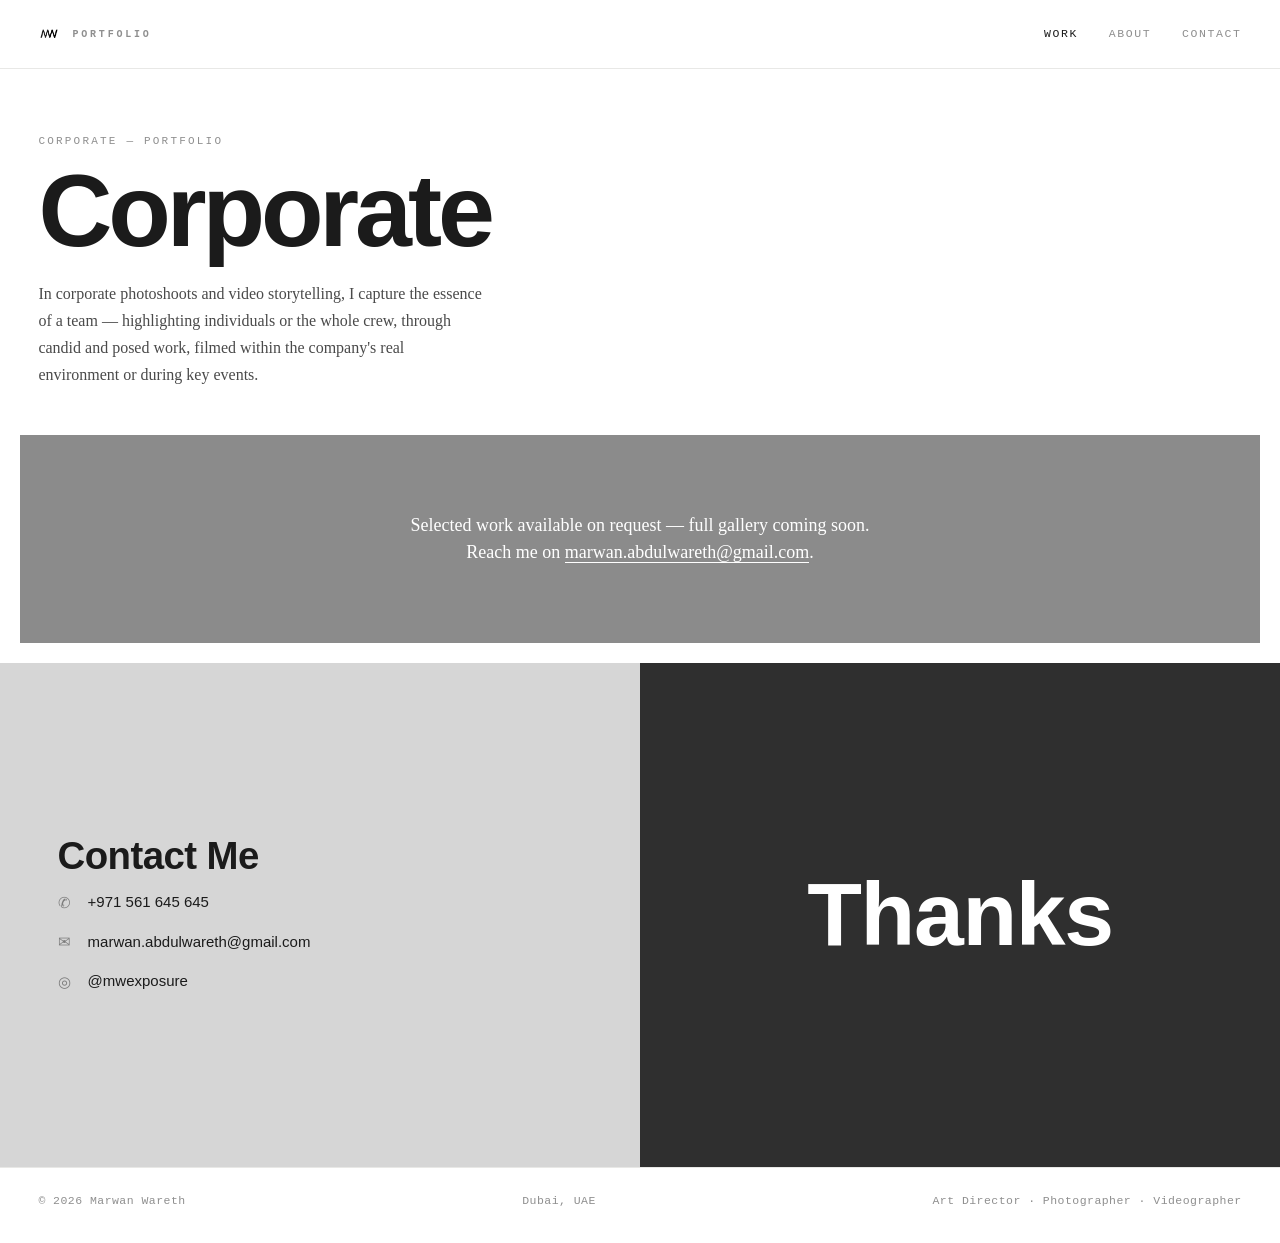
==== corporate.html @ 72a59014 "Rebuild as "The Minimalist" — grey/white split-panel (matches real PDF) Full redesign to Marwan's ac" ====
<!DOCTYPE html>
<html lang="en"><head>
<meta charset="UTF-8" /><meta name="viewport" content="width=device-width, initial-scale=1.0" />
<meta name="theme-color" content="#ffffff" />
<title>Corporate Photography &amp; Video in Dubai — Marwan Wareth</title>
<meta name="description" content="In corporate photoshoots and video storytelling, I capture the essence of a team — highlighting individuals or the whole crew, through candid and pose" />
<meta name="keywords" content="corporate photographer Dubai, corporate video Dubai" />
<meta name="author" content="Marwan Wareth" />
<meta name="robots" content="index, follow, max-image-preview:large" />
<meta name="geo.region" content="AE-DU" /><meta name="geo.placename" content="Dubai" />
<link rel="canonical" href="https://marwanwareth.com/corporate.html" />
<meta property="og:type" content="website" /><meta property="og:site_name" content="Marwan Wareth" />
<meta property="og:title" content="Corporate Photography &amp; Video in Dubai — Marwan Wareth" /><meta property="og:description" content="In corporate photoshoots and video storytelling, I capture the essence of a team — highlighting individuals or the whole crew, through candid and pose" />
<meta property="og:image" content="https://marwanwareth.com/img/og.jpg" /><meta name="twitter:card" content="summary_large_image" />
<link rel="stylesheet" href="assets/style.css" />
<link rel="icon" href="data:image/svg+xml,%3Csvg xmlns='http://www.w3.org/2000/svg' viewBox='0 0 100 100'%3E%3Crect width='100' height='100' fill='%23fff'/%3E%3Ctext x='50' y='70' font-family='Helvetica,Arial' font-size='52' font-weight='700' fill='%231b1b1b' text-anchor='middle'%3EM%3C/text%3E%3C/svg%3E" />
</head><body>
<div class="site" id="site">
  <header id="hdr"><div class="nav">
    <a class="brand" href="index.html"><img src="img/logo-dark.png" alt="Marwan Wareth" /><span class="pf">Portfolio</span></a>
    <nav class="links"><a href="index.html" class="act">Work</a><a href="index.html#about">About</a><a href="index.html#contact">Contact</a></nav>
  </div></header>
  <section class="phead"><div class="wrap">
    <div class="plbl reveal">Corporate — Portfolio</div>
    <h1 class="reveal">Corporate</h1>
    <p class="reveal">In corporate photoshoots and video storytelling, I capture the essence of a team — highlighting individuals or the whole crew, through candid and posed work, filmed within the company's real environment or during key events.</p>
  </div></section><section class="section"><div class="emptynote reveal">Selected work available on request — full gallery coming soon.<br>Reach me on <a href="mailto:marwan.abdulwareth@gmail.com" style="border-bottom:1px solid #fff">marwan.abdulwareth@gmail.com</a>.</div></section>
  <section id="contact" class="contactblk reveal">
    <div class="cm">
      <h2>Contact Me</h2>
      <div class="row"><span class="ic">✆</span><a href="tel:+971561645645">+971 561 645 645</a></div>
      <div class="row"><span class="ic">✉</span><a href="mailto:marwan.abdulwareth@gmail.com">marwan.abdulwareth@gmail.com</a></div>
      <div class="row"><span class="ic">◎</span><a href="https://instagram.com/mwexposure" target="_blank" rel="noopener">@mwexposure</a></div>
    </div>
    <div class="th"><h2>Thanks</h2></div>
  </section>
  <footer><div class="wrap frow">
    <span>© 2026 Marwan Wareth</span><span>Dubai, UAE</span><span>Art Director · Photographer · Videographer</span>
  </div></footer>
  </div>
  <div class="lb" id="lb"><span class="x">✕ CLOSE (ESC)</span><img alt="" /></div>
  
  <script src="assets/app.js"></script>
</body></html>
---- assets/style.css ----
*{box-sizing:border-box}
html{scroll-behavior:smooth}
body{margin:0}
.site{
  --bg:#ffffff;--grey:#8b8b8b;--grey2:#7d7d7d;--char:#2f2f2f;--soft:#d6d6d6;
  --ink:#1b1b1b;--on:#ffffff;--line:#e8e8e6;--mut:#8f8f8f;
  --sans:"Helvetica Neue","Segoe UI",Roboto,Arial,sans-serif;
  --serif:Georgia,"Times New Roman",serif;
  --mono:ui-monospace,"SF Mono",Menlo,monospace;
  background:var(--bg);color:var(--ink);font-family:var(--sans);line-height:1.5;-webkit-font-smoothing:antialiased;overflow-x:hidden;
}
.site a{color:inherit;text-decoration:none}
.site img{max-width:100%;display:block}
.wrap{max-width:1440px;margin:0 auto;padding:0 clamp(16px,3vw,40px)}
h1,h2,h3{margin:0;font-weight:600;letter-spacing:-.015em;line-height:1.02}
.reveal{opacity:0;transform:translateY(20px);transition:opacity .7s cubic-bezier(.2,.7,.2,1),transform .7s cubic-bezier(.2,.7,.2,1)}
.reveal.in{opacity:1;transform:none}
@media(prefers-reduced-motion:reduce){.reveal{opacity:1;transform:none;transition:none}}

/* header */
.site header{position:sticky;top:0;z-index:50;background:rgba(255,255,255,.9);backdrop-filter:blur(10px);border-bottom:1px solid var(--line)}
.nav{display:flex;align-items:center;justify-content:space-between;height:68px;max-width:1440px;margin:0 auto;padding:0 clamp(16px,3vw,40px)}
.brand{display:flex;align-items:center;gap:12px;font-weight:600;letter-spacing:-.01em}
.brand img{height:22px;width:auto}
.brand .pf{font-family:var(--mono);font-size:10px;letter-spacing:.28em;color:var(--mut);text-transform:uppercase}
.nav .links{display:flex;gap:clamp(18px,2.4vw,34px);font-family:var(--mono);font-size:11.5px;letter-spacing:.14em;text-transform:uppercase}
.nav .links a{color:var(--mut);transition:color .2s}
.nav .links a:hover,.nav .links a.act{color:var(--ink)}
@media(max-width:640px){.nav .links a:not(.act){display:none}}

/* the split panel */
.section{padding:clamp(12px,1.6vw,26px)}
.panel{display:grid;grid-template-columns:.85fr 1.15fr;gap:clamp(12px,1.6vw,24px);align-items:stretch}
.hero .panel{min-height:clamp(420px,66vh,640px)}
.panel.rev{grid-template-columns:1.15fr .85fr}
.panel.rev .pside{order:2}
@media(max-width:860px){.panel,.panel.rev{grid-template-columns:1fr}.panel.rev .pside{order:0}}
.pside{background:var(--grey);color:var(--on);padding:clamp(30px,4.5vw,74px);display:flex;flex-direction:column;justify-content:center}
.pside .plbl{font-family:var(--mono);font-size:11px;letter-spacing:.2em;text-transform:uppercase;color:rgba(255,255,255,.7);margin-bottom:18px}
.pside h2{font-size:clamp(30px,4.4vw,60px);font-weight:600;line-height:1.0}
.pside p{font-family:var(--serif);font-size:15px;line-height:1.7;max-width:46ch;margin:20px 0 0;color:rgba(255,255,255,.92)}
.pside .more{margin-top:30px;font-family:var(--mono);font-size:11px;letter-spacing:.16em;text-transform:uppercase;color:#fff;display:inline-flex;gap:9px;align-items:center;width:max-content;border-bottom:1px solid rgba(255,255,255,.5);padding-bottom:5px;transition:gap .2s}
a:hover>.more,.more:hover{gap:15px}
.pimgs{display:grid;gap:clamp(8px,1vw,14px);align-content:stretch}
.pimgs.g1{grid-template-columns:1fr}
.pimgs.g2{grid-template-columns:1fr 1fr}
.pimgs.g4{grid-template-columns:1fr 1fr;grid-template-rows:1fr 1fr}
.pimgs.g3b{grid-template-columns:1fr 1fr}
.im{aspect-ratio:4/3;background-size:cover;background-position:center;background-color:var(--soft);transition:filter .4s}
.pimgs.g1 .im{aspect-ratio:16/11;height:100%}
.im.tall{grid-row:span 2}
a.imlink:hover .im{filter:brightness(.94)}
.im.ph{display:grid;place-items:center;color:#fff;font-family:var(--mono);font-size:11px;letter-spacing:.14em;text-transform:uppercase;background:var(--grey2)}

/* hero */
.hero .pside h1{font-size:clamp(40px,6vw,84px);font-weight:600;line-height:.98}
.hero .pside h1 span{display:block;color:rgba(255,255,255,.62)}
.hero .portrait{background:#000;background-size:cover;background-position:center top;position:relative}
.hero .portrait .nm{position:absolute;left:22px;bottom:20px;color:#fff;font-weight:600;font-size:14px}

/* category page masonry */
.phead{padding:clamp(30px,5vw,64px) 0 26px}
.phead .plbl{font-family:var(--mono);font-size:11px;letter-spacing:.2em;text-transform:uppercase;color:var(--mut);margin-bottom:14px}
.phead h1{font-size:clamp(40px,8vw,110px);letter-spacing:-.04em;line-height:.92}
.phead p{font-family:var(--serif);font-size:16px;line-height:1.7;max-width:56ch;color:#4a4a4a;margin:22px 0 0}
.masonry{columns:3 300px;column-gap:14px}
@media(max-width:640px){.masonry{columns:2 150px}}
.mitem{break-inside:avoid;margin:0 0 14px;overflow:hidden;background:var(--soft);cursor:zoom-in}
.mitem img{width:100%;display:block;transition:transform .5s}
.mitem:hover img{transform:scale(1.04)}
.emptynote{background:var(--grey);color:#fff;padding:clamp(40px,6vw,90px);text-align:center;font-family:var(--serif);font-size:18px}

/* contact + thanks */
.contactblk{display:grid;grid-template-columns:1fr 1fr;min-height:clamp(360px,56vh,560px)}
@media(max-width:760px){.contactblk{grid-template-columns:1fr}}
.contactblk .cm{background:var(--soft);color:var(--ink);padding:clamp(30px,4.5vw,72px);display:flex;flex-direction:column;justify-content:center}
.contactblk .cm h2{font-size:clamp(26px,3vw,40px)}
.contactblk .cm .row{display:flex;align-items:center;gap:12px;margin-top:16px;font-size:15px}
.contactblk .cm .row .ic{width:18px;color:var(--grey2)}
.contactblk .cm a{border-bottom:1px solid transparent}.contactblk .cm a:hover{border-color:var(--ink)}
.contactblk .th{background:var(--char);color:#fff;display:grid;place-items:center}
.contactblk .th h2{font-size:clamp(44px,7vw,96px);font-weight:600}

footer{border-top:1px solid var(--line);padding:24px 0 34px}
.frow{display:flex;justify-content:space-between;gap:16px;flex-wrap:wrap;color:var(--mut);font-family:var(--mono);font-size:11.5px;letter-spacing:.04em}

/* lightbox */
.lb{position:fixed;inset:0;z-index:150;background:rgba(20,20,20,.95);display:none;align-items:center;justify-content:center;padding:24px;cursor:zoom-out}
.lb.on{display:flex}.lb img{max-width:95vw;max-height:92vh;object-fit:contain}
.lb .x{position:absolute;top:18px;right:22px;color:#fff;font-family:var(--mono);font-size:12px;letter-spacing:.1em;cursor:pointer}
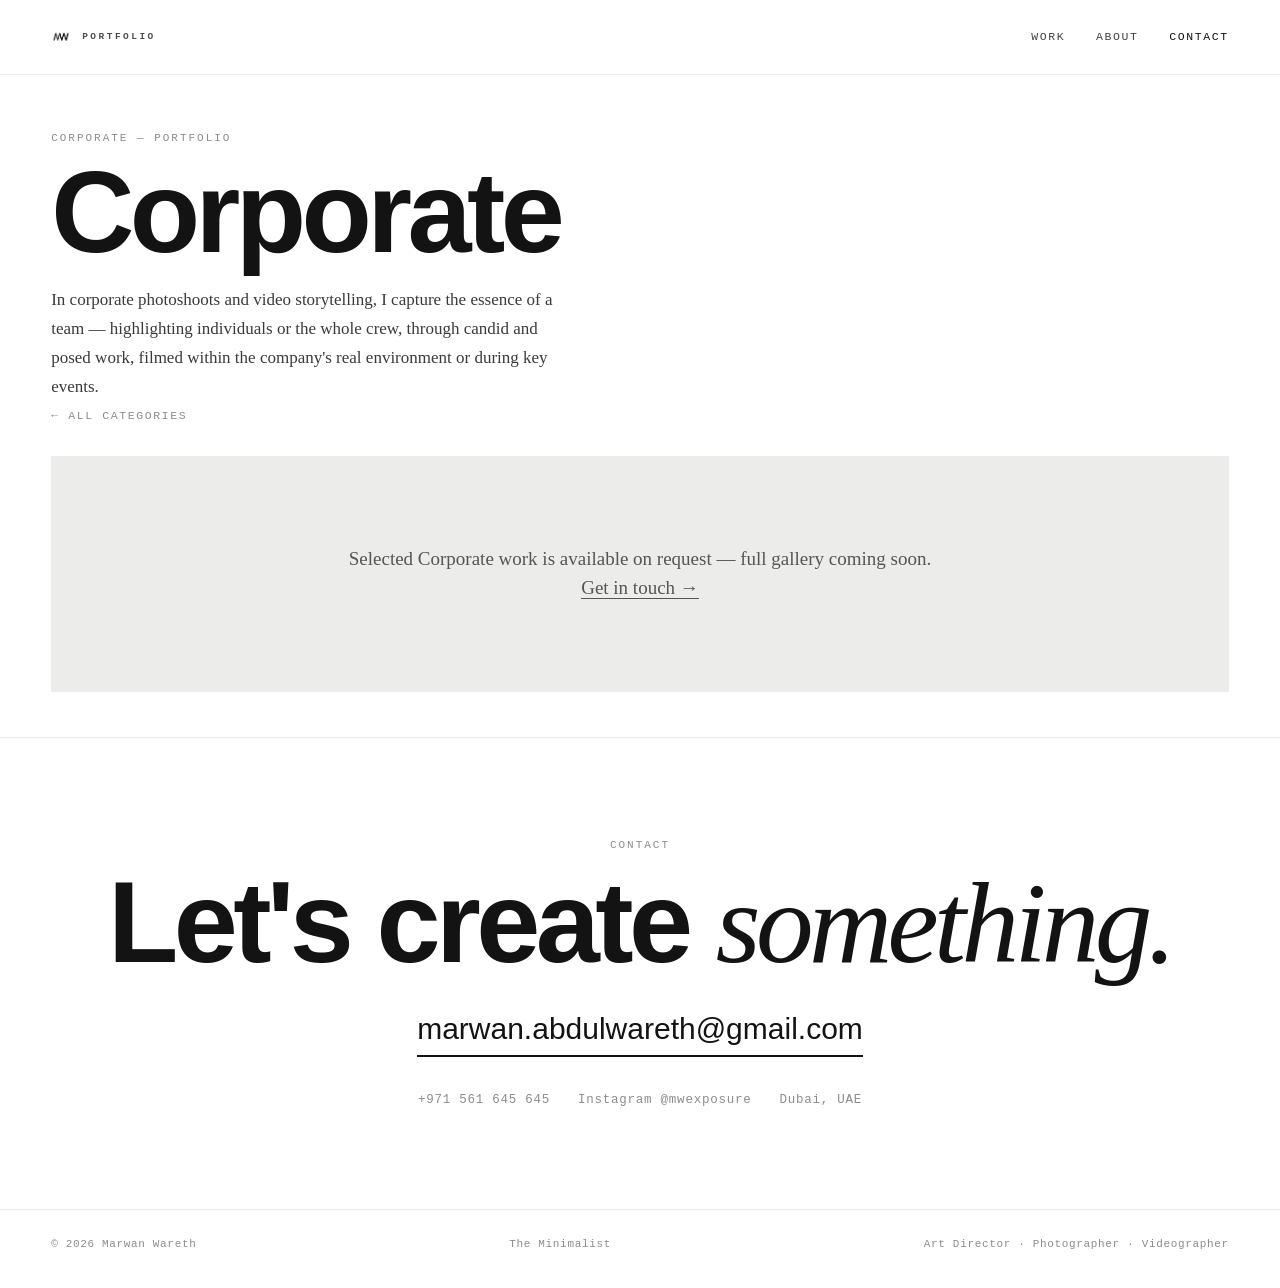
==== commit ee4b6ba2: "Redesign as image-led modern site (real content, not PDF clone) - Full-bleed hero photo + confident " ====
--- a/corporate.html
+++ b/corporate.html
@@ -2,40 +2,40 @@
 <html lang="en"><head>
 <meta charset="UTF-8" /><meta name="viewport" content="width=device-width, initial-scale=1.0" />
 <meta name="theme-color" content="#ffffff" />
-<title>Corporate Photography &amp; Video in Dubai — Marwan Wareth</title>
-<meta name="description" content="In corporate photoshoots and video storytelling, I capture the essence of a team — highlighting individuals or the whole crew, through candid and pose" />
+<title>Corporate Photography & Video in Dubai — Marwan Wareth</title><meta name="description" content="In corporate photoshoots and video storytelling, I capture the essence of a team — highlighting individuals or the whole crew, through candid and pose" />
 <meta name="keywords" content="corporate photographer Dubai, corporate video Dubai" />
-<meta name="author" content="Marwan Wareth" />
-<meta name="robots" content="index, follow, max-image-preview:large" />
+<meta name="author" content="Marwan Wareth" /><meta name="robots" content="index, follow, max-image-preview:large" />
 <meta name="geo.region" content="AE-DU" /><meta name="geo.placename" content="Dubai" />
 <link rel="canonical" href="https://marwanwareth.com/corporate.html" />
 <meta property="og:type" content="website" /><meta property="og:site_name" content="Marwan Wareth" />
-<meta property="og:title" content="Corporate Photography &amp; Video in Dubai — Marwan Wareth" /><meta property="og:description" content="In corporate photoshoots and video storytelling, I capture the essence of a team — highlighting individuals or the whole crew, through candid and pose" />
+<meta property="og:title" content="Corporate Photography & Video in Dubai — Marwan Wareth" /><meta property="og:description" content="In corporate photoshoots and video storytelling, I capture the essence of a team — highlighting individuals or the whole crew, through candid and pose" />
 <meta property="og:image" content="https://marwanwareth.com/img/og.jpg" /><meta name="twitter:card" content="summary_large_image" />
 <link rel="stylesheet" href="assets/style.css" />
-<link rel="icon" href="data:image/svg+xml,%3Csvg xmlns='http://www.w3.org/2000/svg' viewBox='0 0 100 100'%3E%3Crect width='100' height='100' fill='%23fff'/%3E%3Ctext x='50' y='70' font-family='Helvetica,Arial' font-size='52' font-weight='700' fill='%231b1b1b' text-anchor='middle'%3EM%3C/text%3E%3C/svg%3E" />
-</head><body>
+<link rel="icon" href="data:image/svg+xml,%3Csvg xmlns='http://www.w3.org/2000/svg' viewBox='0 0 100 100'%3E%3Crect width='100' height='100' fill='%23fff'/%3E%3Ctext x='50' y='70' font-family='Helvetica,Arial' font-size='52' font-weight='700' fill='%23131313' text-anchor='middle'%3EM%3C/text%3E%3C/svg%3E" />
+</head><body class="sub">
 <div class="site" id="site">
   <header id="hdr"><div class="nav">
     <a class="brand" href="index.html"><img src="img/logo-dark.png" alt="Marwan Wareth" /><span class="pf">Portfolio</span></a>
-    <nav class="links"><a href="index.html" class="act">Work</a><a href="index.html#about">About</a><a href="index.html#contact">Contact</a></nav>
+    <nav class="links"><a href="index.html#work">Work</a><a href="index.html#about">About</a><a href="index.html#contact" class="act">Contact</a></nav>
   </div></header>
   <section class="phead"><div class="wrap">
-    <div class="plbl reveal">Corporate — Portfolio</div>
-    <h1 class="reveal">Corporate</h1>
+    <div class="lbl reveal">Corporate — Portfolio</div>
+    <h1 class="reveal" style="margin-top:14px">Corporate</h1>
     <p class="reveal">In corporate photoshoots and video storytelling, I capture the essence of a team — highlighting individuals or the whole crew, through candid and posed work, filmed within the company's real environment or during key events.</p>
-  </div></section><section class="section"><div class="emptynote reveal">Selected work available on request — full gallery coming soon.<br>Reach me on <a href="mailto:marwan.abdulwareth@gmail.com" style="border-bottom:1px solid #fff">marwan.abdulwareth@gmail.com</a>.</div></section>
-  <section id="contact" class="contactblk reveal">
-    <div class="cm">
-      <h2>Contact Me</h2>
-      <div class="row"><span class="ic">✆</span><a href="tel:+971561645645">+971 561 645 645</a></div>
-      <div class="row"><span class="ic">✉</span><a href="mailto:marwan.abdulwareth@gmail.com">marwan.abdulwareth@gmail.com</a></div>
-      <div class="row"><span class="ic">◎</span><a href="https://instagram.com/mwexposure" target="_blank" rel="noopener">@mwexposure</a></div>
+    <a class="back reveal" href="index.html#work">← All categories</a>
+  </div></section><section class="work" style="padding-top:0"><div class="wrap"><div class="emptynote reveal">Selected Corporate work is available on request — full gallery coming soon.<br><a href="mailto:marwan.abdulwareth@gmail.com" style="border-bottom:1px solid #555">Get in touch →</a></div></div></section>
+  <section id="contact" class="contact reveal"><div class="wrap">
+    <div class="lbl">Contact</div>
+    <h2 style="margin-top:18px">Let's create <em>something.</em></h2>
+    <a class="mail" href="mailto:marwan.abdulwareth@gmail.com">marwan.abdulwareth@gmail.com</a>
+    <div class="lines">
+      <a href="tel:+971561645645">+971 561 645 645</a>
+      <a href="https://instagram.com/mwexposure" target="_blank" rel="noopener">Instagram @mwexposure</a>
+      <span>Dubai, UAE</span>
     </div>
-    <div class="th"><h2>Thanks</h2></div>
-  </section>
+  </div></section>
   <footer><div class="wrap frow">
-    <span>© 2026 Marwan Wareth</span><span>Dubai, UAE</span><span>Art Director · Photographer · Videographer</span>
+    <span>© 2026 Marwan Wareth</span><span>The Minimalist</span><span>Art Director · Photographer · Videographer</span>
   </div></footer>
   </div>
   <div class="lb" id="lb"><span class="x">✕ CLOSE (ESC)</span><img alt="" /></div>
--- a/assets/style.css
+++ b/assets/style.css
@@ -3,89 +3,100 @@
 html{scroll-behavior:smooth}
 body{margin:0}
 .site{
-  --bg:#ffffff;--grey:#8b8b8b;--grey2:#7d7d7d;--char:#2f2f2f;--soft:#d6d6d6;
-  --ink:#1b1b1b;--on:#ffffff;--line:#e8e8e6;--mut:#8f8f8f;
+  --bg:#ffffff;--ink:#131313;--mut:#8c8c8c;--line:#ececec;--soft:#ececeb;--grey:#8b8b8b;
   --sans:"Helvetica Neue","Segoe UI",Roboto,Arial,sans-serif;
+  --mono:ui-monospace,"SF Mono",Menlo,Consolas,monospace;
   --serif:Georgia,"Times New Roman",serif;
-  --mono:ui-monospace,"SF Mono",Menlo,monospace;
   background:var(--bg);color:var(--ink);font-family:var(--sans);line-height:1.5;-webkit-font-smoothing:antialiased;overflow-x:hidden;
 }
 .site a{color:inherit;text-decoration:none}
 .site img{max-width:100%;display:block}
-.wrap{max-width:1440px;margin:0 auto;padding:0 clamp(16px,3vw,40px)}
-h1,h2,h3{margin:0;font-weight:600;letter-spacing:-.015em;line-height:1.02}
-.reveal{opacity:0;transform:translateY(20px);transition:opacity .7s cubic-bezier(.2,.7,.2,1),transform .7s cubic-bezier(.2,.7,.2,1)}
+.wrap{max-width:1600px;margin:0 auto;padding:0 clamp(18px,4vw,64px)}
+h1,h2,h3{margin:0;font-weight:600;letter-spacing:-.02em;line-height:1.0;text-wrap:balance}
+.lbl{font-family:var(--mono);font-size:11px;letter-spacing:.18em;text-transform:uppercase;color:var(--mut)}
+.reveal{opacity:0;transform:translateY(22px);transition:opacity .8s cubic-bezier(.2,.7,.2,1),transform .8s cubic-bezier(.2,.7,.2,1)}
 .reveal.in{opacity:1;transform:none}
 @media(prefers-reduced-motion:reduce){.reveal{opacity:1;transform:none;transition:none}}
 
 /* header */
-.site header{position:sticky;top:0;z-index:50;background:rgba(255,255,255,.9);backdrop-filter:blur(10px);border-bottom:1px solid var(--line)}
-.nav{display:flex;align-items:center;justify-content:space-between;height:68px;max-width:1440px;margin:0 auto;padding:0 clamp(16px,3vw,40px)}
-.brand{display:flex;align-items:center;gap:12px;font-weight:600;letter-spacing:-.01em}
-.brand img{height:22px;width:auto}
-.brand .pf{font-family:var(--mono);font-size:10px;letter-spacing:.28em;color:var(--mut);text-transform:uppercase}
-.nav .links{display:flex;gap:clamp(18px,2.4vw,34px);font-family:var(--mono);font-size:11.5px;letter-spacing:.14em;text-transform:uppercase}
-.nav .links a{color:var(--mut);transition:color .2s}
-.nav .links a:hover,.nav .links a.act{color:var(--ink)}
+.site header{position:fixed;top:0;left:0;right:0;z-index:50;mix-blend-mode:difference}
+.site header.solid{mix-blend-mode:normal;background:rgba(255,255,255,.88);backdrop-filter:blur(12px);border-bottom:1px solid var(--line)}
+.nav{display:flex;align-items:center;justify-content:space-between;height:74px;max-width:1600px;margin:0 auto;padding:0 clamp(18px,4vw,64px)}
+.brand{display:flex;align-items:center;gap:11px;font-weight:600;color:#fff}
+.site header.solid .brand{color:var(--ink)}
+.brand img{height:20px;filter:invert(1)}
+.site header.solid .brand img{filter:none}
+.brand .pf{font-family:var(--mono);font-size:9.5px;letter-spacing:.26em;opacity:.75;text-transform:uppercase}
+.nav .links{display:flex;gap:clamp(20px,2.4vw,36px);font-family:var(--mono);font-size:11.5px;letter-spacing:.14em;text-transform:uppercase;color:#fff}
+.site header.solid .nav .links{color:var(--ink)}
+.nav .links a{opacity:.8}.nav .links a:hover,.nav .links a.act{opacity:1}
 @media(max-width:640px){.nav .links a:not(.act){display:none}}
 
-/* the split panel */
-.section{padding:clamp(12px,1.6vw,26px)}
-.panel{display:grid;grid-template-columns:.85fr 1.15fr;gap:clamp(12px,1.6vw,24px);align-items:stretch}
-.hero .panel{min-height:clamp(420px,66vh,640px)}
-.panel.rev{grid-template-columns:1.15fr .85fr}
-.panel.rev .pside{order:2}
-@media(max-width:860px){.panel,.panel.rev{grid-template-columns:1fr}.panel.rev .pside{order:0}}
-.pside{background:var(--grey);color:var(--on);padding:clamp(30px,4.5vw,74px);display:flex;flex-direction:column;justify-content:center}
-.pside .plbl{font-family:var(--mono);font-size:11px;letter-spacing:.2em;text-transform:uppercase;color:rgba(255,255,255,.7);margin-bottom:18px}
-.pside h2{font-size:clamp(30px,4.4vw,60px);font-weight:600;line-height:1.0}
-.pside p{font-family:var(--serif);font-size:15px;line-height:1.7;max-width:46ch;margin:20px 0 0;color:rgba(255,255,255,.92)}
-.pside .more{margin-top:30px;font-family:var(--mono);font-size:11px;letter-spacing:.16em;text-transform:uppercase;color:#fff;display:inline-flex;gap:9px;align-items:center;width:max-content;border-bottom:1px solid rgba(255,255,255,.5);padding-bottom:5px;transition:gap .2s}
-a:hover>.more,.more:hover{gap:15px}
-.pimgs{display:grid;gap:clamp(8px,1vw,14px);align-content:stretch}
-.pimgs.g1{grid-template-columns:1fr}
-.pimgs.g2{grid-template-columns:1fr 1fr}
-.pimgs.g4{grid-template-columns:1fr 1fr;grid-template-rows:1fr 1fr}
-.pimgs.g3b{grid-template-columns:1fr 1fr}
-.im{aspect-ratio:4/3;background-size:cover;background-position:center;background-color:var(--soft);transition:filter .4s}
-.pimgs.g1 .im{aspect-ratio:16/11;height:100%}
-.im.tall{grid-row:span 2}
-a.imlink:hover .im{filter:brightness(.94)}
-.im.ph{display:grid;place-items:center;color:#fff;font-family:var(--mono);font-size:11px;letter-spacing:.14em;text-transform:uppercase;background:var(--grey2)}
+/* hero */
+.hero{min-height:100vh;display:flex;flex-direction:column;justify-content:flex-end;padding-bottom:clamp(28px,5vh,60px);position:relative;isolation:isolate;color:#fff}
+.hero .heroimg{position:absolute;inset:0;background-size:cover;background-position:center;z-index:-2}
+.hero:after{content:"";position:absolute;inset:0;z-index:-1;background:linear-gradient(180deg,rgba(0,0,0,.35),rgba(0,0,0,.15) 40%,rgba(0,0,0,.6))}
+.hero .top{position:absolute;top:96px;left:0;right:0}
+.hero .top .ein{font-family:var(--mono);font-size:12px;letter-spacing:.14em;text-transform:uppercase;opacity:.9}
+.hero h1{font-size:clamp(52px,11vw,190px);letter-spacing:-.04em;line-height:.86}
+.hero .role{margin-top:clamp(14px,2vh,26px);display:flex;justify-content:space-between;align-items:flex-end;gap:24px;flex-wrap:wrap}
+.hero .role .tag{font-family:var(--serif);font-style:italic;font-size:clamp(18px,2.2vw,30px);max-width:16ch;line-height:1.15}
+.hero .role .meta{font-family:var(--mono);font-size:12px;letter-spacing:.1em;text-transform:uppercase;text-align:right;opacity:.9;line-height:2}
+.hero .cue{margin-top:clamp(20px,4vh,44px);font-family:var(--mono);font-size:11px;letter-spacing:.16em;text-transform:uppercase;opacity:.85;display:flex;align-items:center;gap:10px}
 
-/* hero */
-.hero .pside h1{font-size:clamp(40px,6vw,84px);font-weight:600;line-height:.98}
-.hero .pside h1 span{display:block;color:rgba(255,255,255,.62)}
-.hero .portrait{background:#000;background-size:cover;background-position:center top;position:relative}
-.hero .portrait .nm{position:absolute;left:22px;bottom:20px;color:#fff;font-weight:600;font-size:14px}
+/* work — big image features */
+.work{padding:clamp(60px,10vh,130px) 0 clamp(30px,5vh,60px)}
+.work .shead{display:flex;justify-content:space-between;align-items:flex-end;gap:20px;flex-wrap:wrap;margin-bottom:clamp(30px,5vh,56px)}
+.work .shead h2{font-size:clamp(30px,5vw,64px)}
+.feats{display:flex;flex-direction:column;gap:clamp(20px,3vh,44px)}
+.feat{display:block;position:relative;overflow:hidden;background:var(--soft)}
+.feat .fimg{aspect-ratio:16/8;background-size:cover;background-position:center;transition:transform .7s cubic-bezier(.2,.7,.2,1)}
+.feat.small .fimg{aspect-ratio:4/3}
+.feat:hover .fimg{transform:scale(1.03)}
+.feat:after{content:"";position:absolute;inset:0;background:linear-gradient(180deg,rgba(0,0,0,.05),rgba(0,0,0,.5))}
+.feat .cap{position:absolute;left:0;right:0;bottom:0;z-index:2;color:#fff;padding:clamp(22px,3vw,50px);display:flex;justify-content:space-between;align-items:flex-end;gap:20px}
+.feat .cap .num{font-family:var(--mono);font-size:12px;opacity:.85}
+.feat .cap h3{font-size:clamp(30px,4.4vw,68px);letter-spacing:-.03em}
+.feat .cap .d{font-family:var(--serif);font-style:italic;font-size:clamp(14px,1.5vw,19px);opacity:.95;margin-top:8px;max-width:34ch}
+.feat .cap .view{font-family:var(--mono);font-size:11.5px;letter-spacing:.14em;text-transform:uppercase;white-space:nowrap;border-bottom:1px solid rgba(255,255,255,.6);padding-bottom:4px}
+.feat.ph .fimg{background:var(--grey);display:grid;place-items:center}
+.feat.ph .fimg span{color:rgba(255,255,255,.7);font-family:var(--mono);font-size:12px;letter-spacing:.14em;text-transform:uppercase}
+.dualrow{display:grid;grid-template-columns:1fr 1fr;gap:clamp(20px,3vh,44px)}
+@media(max-width:760px){.dualrow{grid-template-columns:1fr}.feat .fimg,.feat.small .fimg{aspect-ratio:4/3}}
 
-/* category page masonry */
-.phead{padding:clamp(30px,5vw,64px) 0 26px}
-.phead .plbl{font-family:var(--mono);font-size:11px;letter-spacing:.2em;text-transform:uppercase;color:var(--mut);margin-bottom:14px}
-.phead h1{font-size:clamp(40px,8vw,110px);letter-spacing:-.04em;line-height:.92}
-.phead p{font-family:var(--serif);font-size:16px;line-height:1.7;max-width:56ch;color:#4a4a4a;margin:22px 0 0}
-.masonry{columns:3 300px;column-gap:14px}
-@media(max-width:640px){.masonry{columns:2 150px}}
+/* about */
+.about{padding:clamp(60px,10vh,130px) 0;border-top:1px solid var(--line)}
+.about .grid{display:grid;grid-template-columns:.72fr 1.28fr;gap:clamp(30px,5vw,80px);align-items:center}
+@media(max-width:820px){.about .grid{grid-template-columns:1fr;gap:34px}}
+.about .portrait{aspect-ratio:4/5;background:#000;background-size:cover;background-position:center top}
+.about h2{font-size:clamp(34px,5vw,72px);letter-spacing:-.03em}
+.about h2 em{font-family:var(--serif);font-style:italic;font-weight:400}
+.about p{font-size:clamp(16px,1.4vw,19px);line-height:1.65;color:#3a3a3a;max-width:52ch;margin:22px 0 0}
+.about .caps{display:flex;gap:10px;flex-wrap:wrap;margin-top:26px}
+.about .caps span{font-family:var(--mono);font-size:11px;letter-spacing:.06em;text-transform:uppercase;border:1px solid var(--line);border-radius:30px;padding:8px 15px;color:#444}
+
+/* contact */
+.contact{padding:clamp(60px,11vh,140px) 0;border-top:1px solid var(--line);text-align:center}
+.contact h2{font-size:clamp(44px,9vw,150px);letter-spacing:-.04em;line-height:.9}
+.contact h2 em{font-family:var(--serif);font-style:italic;font-weight:400}
+.contact .mail{display:inline-block;margin-top:30px;font-size:clamp(18px,2.4vw,30px);border-bottom:2px solid var(--ink);padding-bottom:4px}
+.contact .lines{display:flex;gap:28px;justify-content:center;flex-wrap:wrap;margin-top:34px;font-family:var(--mono);font-size:12.5px;letter-spacing:.06em;color:var(--mut)}
+.contact .lines a:hover{color:var(--ink)}
+
+.site footer{border-top:1px solid var(--line);padding:26px 0 36px}
+.frow{display:flex;justify-content:space-between;gap:16px;flex-wrap:wrap;color:var(--mut);font-family:var(--mono);font-size:11px;letter-spacing:.06em}
+
+/* category page */
+.phead{padding:130px 0 30px}
+.phead h1{font-size:clamp(44px,9vw,120px);letter-spacing:-.04em;line-height:.9}
+.phead p{font-family:var(--serif);font-size:17px;line-height:1.7;max-width:60ch;color:#3a3a3a;margin:22px 0 0}
+.phead .back{margin-top:26px;font-family:var(--mono);font-size:11.5px;letter-spacing:.14em;text-transform:uppercase;color:var(--mut)}
+.phead .back:hover{color:var(--ink)}
+.masonry{columns:3 320px;column-gap:14px}
+@media(max-width:640px){.masonry{columns:2 160px}}
 .mitem{break-inside:avoid;margin:0 0 14px;overflow:hidden;background:var(--soft);cursor:zoom-in}
-.mitem img{width:100%;display:block;transition:transform .5s}
-.mitem:hover img{transform:scale(1.04)}
-.emptynote{background:var(--grey);color:#fff;padding:clamp(40px,6vw,90px);text-align:center;font-family:var(--serif);font-size:18px}
-
-/* contact + thanks */
-.contactblk{display:grid;grid-template-columns:1fr 1fr;min-height:clamp(360px,56vh,560px)}
-@media(max-width:760px){.contactblk{grid-template-columns:1fr}}
-.contactblk .cm{background:var(--soft);color:var(--ink);padding:clamp(30px,4.5vw,72px);display:flex;flex-direction:column;justify-content:center}
-.contactblk .cm h2{font-size:clamp(26px,3vw,40px)}
-.contactblk .cm .row{display:flex;align-items:center;gap:12px;margin-top:16px;font-size:15px}
-.contactblk .cm .row .ic{width:18px;color:var(--grey2)}
-.contactblk .cm a{border-bottom:1px solid transparent}.contactblk .cm a:hover{border-color:var(--ink)}
-.contactblk .th{background:var(--char);color:#fff;display:grid;place-items:center}
-.contactblk .th h2{font-size:clamp(44px,7vw,96px);font-weight:600}
-
-footer{border-top:1px solid var(--line);padding:24px 0 34px}
-.frow{display:flex;justify-content:space-between;gap:16px;flex-wrap:wrap;color:var(--mut);font-family:var(--mono);font-size:11.5px;letter-spacing:.04em}
-
-/* lightbox */
-.lb{position:fixed;inset:0;z-index:150;background:rgba(20,20,20,.95);display:none;align-items:center;justify-content:center;padding:24px;cursor:zoom-out}
+.mitem img{width:100%;display:block;transition:transform .5s}.mitem:hover img{transform:scale(1.04)}
+.emptynote{background:var(--soft);color:#555;padding:clamp(40px,7vw,100px);text-align:center;font-family:var(--serif);font-size:19px}
+.lb{position:fixed;inset:0;z-index:150;background:rgba(15,15,15,.95);display:none;align-items:center;justify-content:center;padding:24px;cursor:zoom-out}
 .lb.on{display:flex}.lb img{max-width:95vw;max-height:92vh;object-fit:contain}
 .lb .x{position:absolute;top:18px;right:22px;color:#fff;font-family:var(--mono);font-size:12px;letter-spacing:.1em;cursor:pointer}
